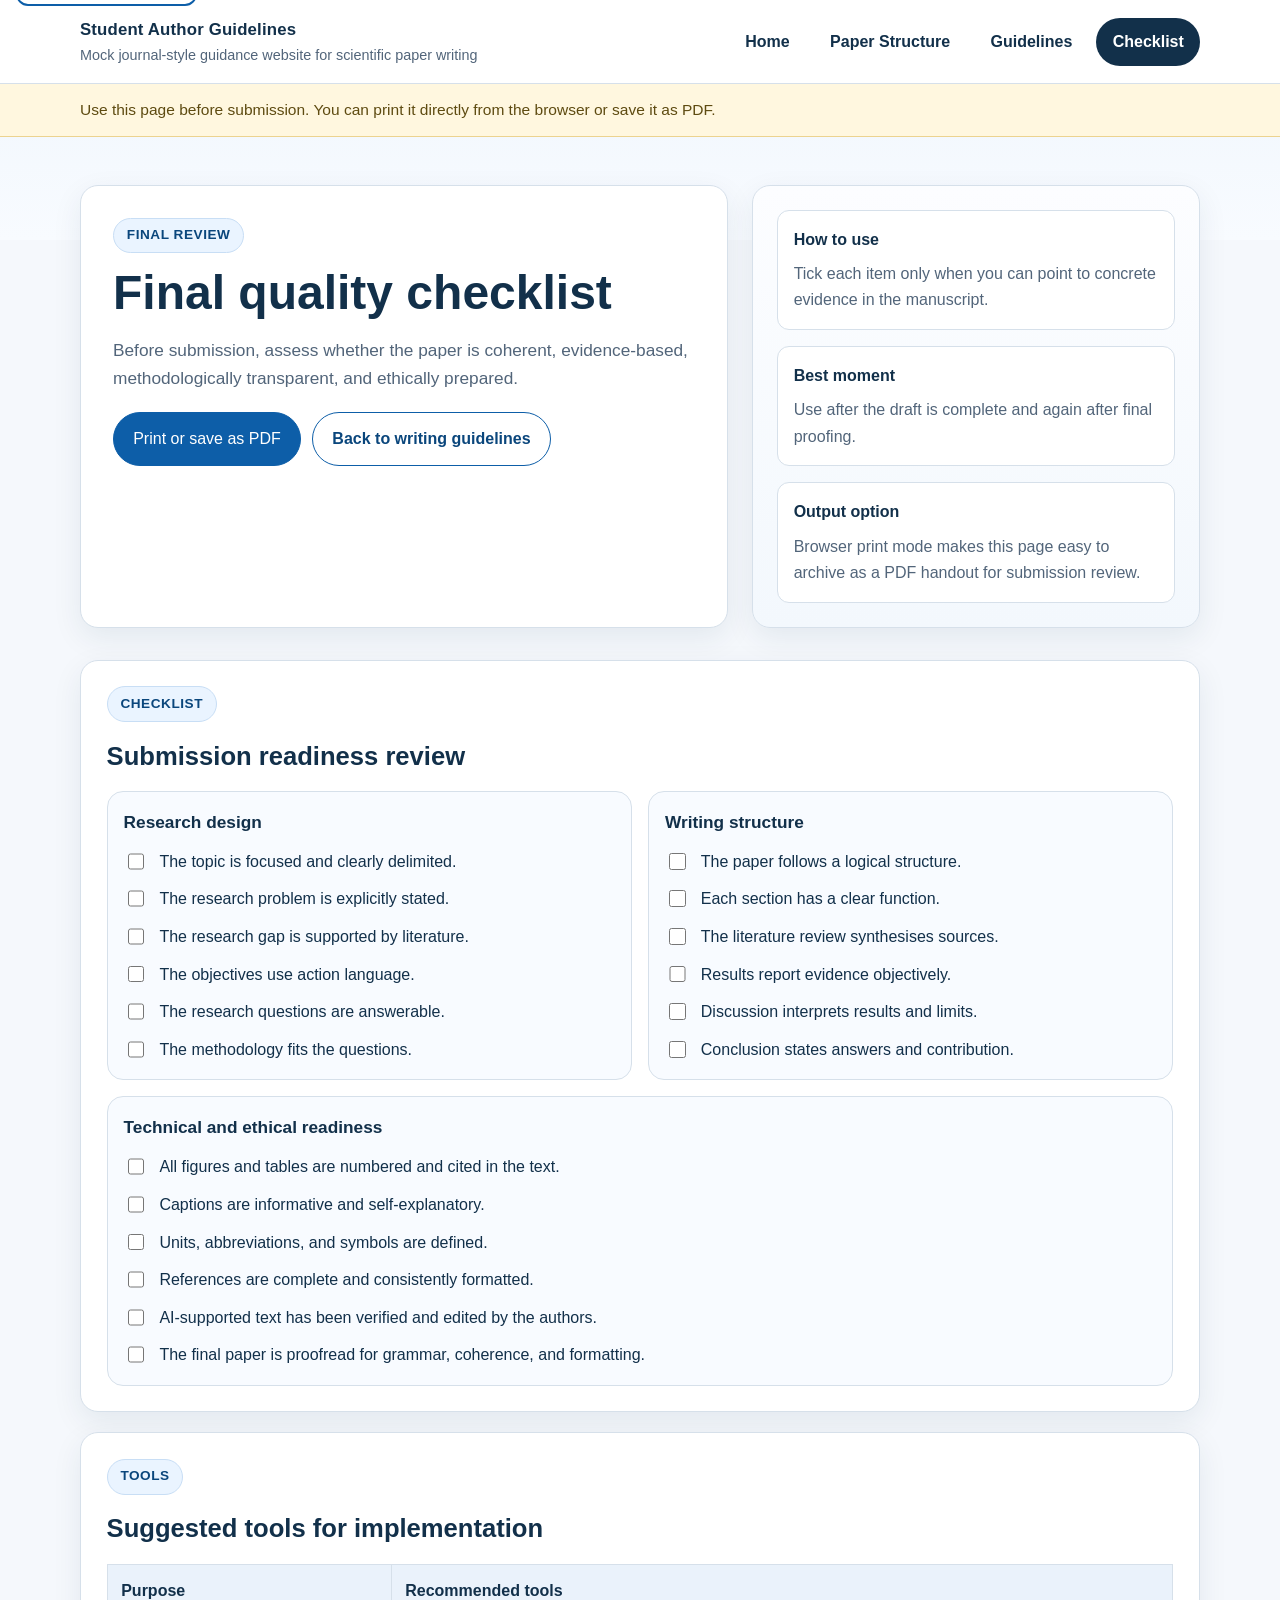
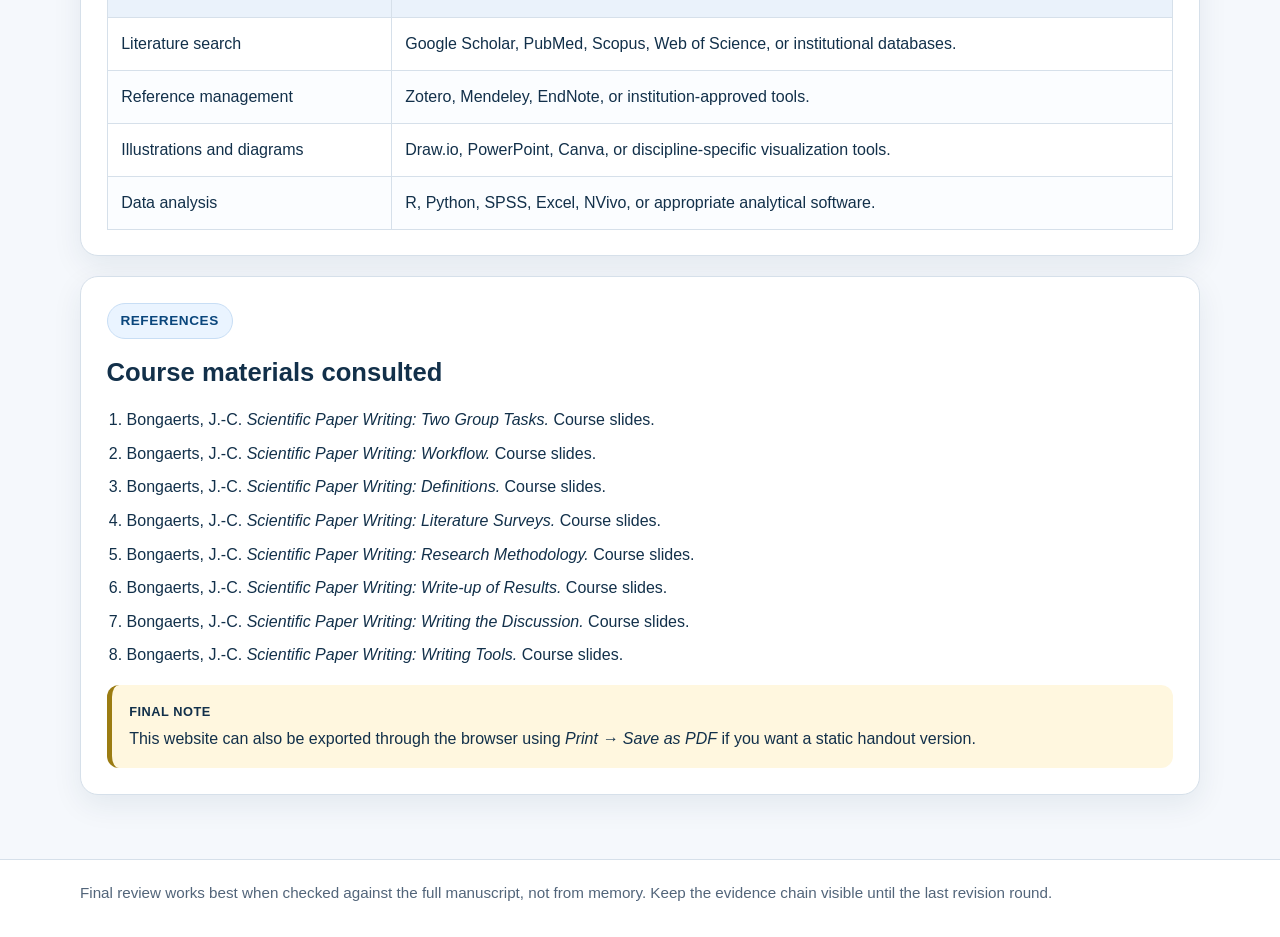
==== docs/checklist.html @ ff5c1533 "Initial commit" ====
<!doctype html>
<html lang="en">

<head>
  <meta charset="utf-8">
  <meta name="viewport" content="width=device-width, initial-scale=1">
  <title>Student Author Guidelines | Checklist</title>
  <meta name="description" content="Final quality checklist, tools, references, and print-friendly review page.">
  <link rel="stylesheet" href="styles.css">
</head>

<body>
  <a class="skip-link" href="#main-content">Skip to main content</a>

  <header class="site-header">
    <div class="container header-inner">
      <a class="brand" href="index.html">
        <span class="brand-title">Student Author Guidelines</span>
        <span class="brand-subtitle">Mock journal-style guidance website for scientific paper writing</span>
      </a>

      <nav class="main-nav" aria-label="Primary navigation">
        <a href="index.html">Home</a>
        <a href="paper-structure.html">Paper Structure</a>
        <a href="guidelines.html">Guidelines</a>
        <a href="checklist.html" aria-current="page">Checklist</a>
      </nav>
    </div>
  </header>

  <div class="notice-bar">
    <div class="container">
      Use this page before submission. You can print it directly from the browser or save it as PDF.
    </div>
  </div>

  <main id="main-content">
    <section class="hero">
      <div class="container hero-grid">
        <div class="panel hero-panel">
          <span class="kicker">Final review</span>
          <h1>Final quality checklist</h1>
          <p class="lead">
            Before submission, assess whether the paper is coherent, evidence-based, methodologically transparent,
            and ethically prepared.
          </p>

          <div class="toolbar">
            <button class="button primary print-button" type="button" onclick="window.print()">Print or save as
              PDF</button>
            <a class="button secondary" href="guidelines.html">Back to writing guidelines</a>
          </div>
        </div>

        <aside class="panel hero-side" aria-label="Checklist help">
          <div class="quick-facts">
            <div class="fact-card">
              <h2>How to use</h2>
              <p>Tick each item only when you can point to concrete evidence in the manuscript.</p>
            </div>
            <div class="fact-card">
              <h2>Best moment</h2>
              <p>Use after the draft is complete and again after final proofing.</p>
            </div>
            <div class="fact-card">
              <h2>Output option</h2>
              <p>Browser print mode makes this page easy to archive as a PDF handout for submission review.</p>
            </div>
          </div>
        </aside>
      </div>
    </section>

    <section class="page-layout">
      <div class="container content-stack">
        <section class="panel section-card" id="checklist">
          <span class="kicker">Checklist</span>
          <h2>Submission readiness review</h2>

          <div class="checklist-grid">
            <section class="checklist-card" aria-labelledby="research-design-heading">
              <h3 id="research-design-heading">Research design</h3>
              <div class="checkbox-list">
                <label class="checkbox-item"><input type="checkbox"> <span>The topic is focused and clearly
                    delimited.</span></label>
                <label class="checkbox-item"><input type="checkbox"> <span>The research problem is explicitly
                    stated.</span></label>
                <label class="checkbox-item"><input type="checkbox"> <span>The research gap is supported by
                    literature.</span></label>
                <label class="checkbox-item"><input type="checkbox"> <span>The objectives use action
                    language.</span></label>
                <label class="checkbox-item"><input type="checkbox"> <span>The research questions are
                    answerable.</span></label>
                <label class="checkbox-item"><input type="checkbox"> <span>The methodology fits the
                    questions.</span></label>
              </div>
            </section>

            <section class="checklist-card" aria-labelledby="writing-structure-heading">
              <h3 id="writing-structure-heading">Writing structure</h3>
              <div class="checkbox-list">
                <label class="checkbox-item"><input type="checkbox"> <span>The paper follows a logical
                    structure.</span></label>
                <label class="checkbox-item"><input type="checkbox"> <span>Each section has a clear
                    function.</span></label>
                <label class="checkbox-item"><input type="checkbox"> <span>The literature review synthesises
                    sources.</span></label>
                <label class="checkbox-item"><input type="checkbox"> <span>Results report evidence
                    objectively.</span></label>
                <label class="checkbox-item"><input type="checkbox"> <span>Discussion interprets results and
                    limits.</span></label>
                <label class="checkbox-item"><input type="checkbox"> <span>Conclusion states answers and
                    contribution.</span></label>
              </div>
            </section>
          </div>

          <section class="checklist-card" aria-labelledby="technical-ethical-heading" style="margin-top: 1rem;">
            <h3 id="technical-ethical-heading">Technical and ethical readiness</h3>
            <div class="checkbox-list">
              <label class="checkbox-item"><input type="checkbox"> <span>All figures and tables are numbered and cited
                  in the text.</span></label>
              <label class="checkbox-item"><input type="checkbox"> <span>Captions are informative and
                  self-explanatory.</span></label>
              <label class="checkbox-item"><input type="checkbox"> <span>Units, abbreviations, and symbols are
                  defined.</span></label>
              <label class="checkbox-item"><input type="checkbox"> <span>References are complete and consistently
                  formatted.</span></label>
              <label class="checkbox-item"><input type="checkbox"> <span>AI-supported text has been verified and edited
                  by the authors.</span></label>
              <label class="checkbox-item"><input type="checkbox"> <span>The final paper is proofread for grammar,
                  coherence, and formatting.</span></label>
            </div>
          </section>
        </section>

        <section class="panel section-card" id="tools">
          <span class="kicker">Tools</span>
          <h2>Suggested tools for implementation</h2>
          <div class="table-wrap">
            <table class="data-table">
              <thead>
                <tr>
                  <th>Purpose</th>
                  <th>Recommended tools</th>
                </tr>
              </thead>
              <tbody>
                <tr>
                  <td>Literature search</td>
                  <td>Google Scholar, PubMed, Scopus, Web of Science, or institutional databases.</td>
                </tr>
                <tr>
                  <td>Reference management</td>
                  <td>Zotero, Mendeley, EndNote, or institution-approved tools.</td>
                </tr>
                <tr>
                  <td>Illustrations and diagrams</td>
                  <td>Draw.io, PowerPoint, Canva, or discipline-specific visualization tools.</td>
                </tr>
                <tr>
                  <td>Data analysis</td>
                  <td>R, Python, SPSS, Excel, NVivo, or appropriate analytical software.</td>
                </tr>
              </tbody>
            </table>
          </div>
        </section>

        <section class="panel section-card" id="references">
          <span class="kicker">References</span>
          <h2>Course materials consulted</h2>
          <ol class="reference-list">
            <li>Bongaerts, J.-C. <em>Scientific Paper Writing: Two Group Tasks.</em> Course slides.</li>
            <li>Bongaerts, J.-C. <em>Scientific Paper Writing: Workflow.</em> Course slides.</li>
            <li>Bongaerts, J.-C. <em>Scientific Paper Writing: Definitions.</em> Course slides.</li>
            <li>Bongaerts, J.-C. <em>Scientific Paper Writing: Literature Surveys.</em> Course slides.</li>
            <li>Bongaerts, J.-C. <em>Scientific Paper Writing: Research Methodology.</em> Course slides.</li>
            <li>Bongaerts, J.-C. <em>Scientific Paper Writing: Write-up of Results.</em> Course slides.</li>
            <li>Bongaerts, J.-C. <em>Scientific Paper Writing: Writing the Discussion.</em> Course slides.</li>
            <li>Bongaerts, J.-C. <em>Scientific Paper Writing: Writing Tools.</em> Course slides.</li>
          </ol>

          <div class="callout warn">
            <strong class="label">Final note</strong>
            This website can also be exported through the browser using <em>Print → Save as PDF</em> if you want a
            static handout version.
          </div>
        </section>
      </div>
    </section>
  </main>

  <footer class="footer">
    <div class="container">
      Final review works best when checked against the full manuscript, not from memory. Keep the evidence chain visible
      until the last revision round.
    </div>
  </footer>
</body>

</html>
---- docs/styles.css ----
:root {
  --bg: #f5f8fc;
  --panel: #ffffff;
  --panel-soft: #f8fbff;
  --ink: #12304a;
  --muted: #52657a;
  --line: #d6e0ea;
  --brand: #0d5ea8;
  --brand-dark: #0a467c;
  --brand-soft: #eaf4ff;
  --success-soft: #edf8f1;
  --warn-soft: #fff7df;
  --danger-soft: #fff1f1;
  --shadow: 0 10px 30px rgba(13, 48, 74, 0.08);
  --radius: 18px;
  --radius-sm: 12px;
  --max: 1120px;
}

*,
*::before,
*::after {
  box-sizing: border-box;
}

html {
  scroll-behavior: smooth;
}

body {
  margin: 0;
  font-family: Arial, Helvetica, sans-serif;
  color: var(--ink);
  background: linear-gradient(180deg, #eef5fc 0%, #f8fbff 240px, var(--bg) 240px);
  line-height: 1.65;
}

img,
svg {
  max-width: 100%;
  display: block;
}

a {
  color: var(--brand);
}

a:hover {
  color: var(--brand-dark);
}

.skip-link {
  position: absolute;
  left: 1rem;
  top: -3rem;
  z-index: 200;
  background: #fff;
  color: var(--brand-dark);
  padding: 0.75rem 1rem;
  border-radius: 0.75rem;
  border: 2px solid var(--brand);
  text-decoration: none;
}

.skip-link:focus {
  top: 1rem;
}

.container {
  width: min(var(--max), calc(100vw - 2rem));
  margin: 0 auto;
}

.site-header {
  position: sticky;
  top: 0;
  z-index: 100;
  background: rgba(255, 255, 255, 0.96);
  backdrop-filter: blur(10px);
  border-bottom: 1px solid var(--line);
}

.header-inner {
  display: flex;
  gap: 1rem;
  align-items: center;
  justify-content: space-between;
  padding: 1rem 0;
}

.brand {
  text-decoration: none;
  color: var(--ink);
  min-width: 0;
}

.brand-title {
  display: block;
  font-size: 1.05rem;
  font-weight: 700;
  letter-spacing: 0.01em;
}

.brand-subtitle {
  display: block;
  color: var(--muted);
  font-size: 0.9rem;
}

.main-nav {
  display: flex;
  flex-wrap: wrap;
  gap: 0.5rem;
  justify-content: flex-end;
}

.main-nav a {
  text-decoration: none;
  color: var(--ink);
  border: 1px solid transparent;
  border-radius: 999px;
  padding: 0.6rem 0.95rem;
  font-weight: 600;
}

.main-nav a:hover,
.main-nav a:focus-visible {
  background: var(--brand-soft);
  border-color: #bfd7f1;
  outline: none;
}

.main-nav a[aria-current="page"] {
  background: var(--ink);
  color: #fff;
}

.notice-bar {
  background: var(--warn-soft);
  border-bottom: 1px solid #ecd38f;
}

.notice-bar .container {
  padding: 0.8rem 0;
  color: #5e4b11;
  font-size: 0.97rem;
}

.hero {
  padding: 3rem 0 2rem;
}

.hero-grid {
  display: grid;
  gap: 1.5rem;
  grid-template-columns: 1.3fr 0.9fr;
  align-items: stretch;
}

.panel {
  background: var(--panel);
  border: 1px solid var(--line);
  border-radius: var(--radius);
  box-shadow: var(--shadow);
}

.hero-panel {
  padding: 2rem;
}

.kicker {
  display: inline-block;
  margin-bottom: 0.8rem;
  color: var(--brand-dark);
  background: var(--brand-soft);
  border: 1px solid #c8def5;
  border-radius: 999px;
  padding: 0.35rem 0.8rem;
  font-size: 0.85rem;
  font-weight: 700;
  letter-spacing: 0.04em;
  text-transform: uppercase;
}

.hero h1 {
  margin: 0 0 1rem;
  font-size: clamp(2rem, 4vw, 3rem);
  line-height: 1.12;
}

.hero p.lead {
  margin: 0 0 1.2rem;
  color: var(--muted);
  font-size: 1.08rem;
  max-width: 62ch;
}

.hero-actions {
  display: flex;
  flex-wrap: wrap;
  gap: 0.8rem;
  margin-top: 1.4rem;
}

.button {
  display: inline-block;
  text-decoration: none;
  border-radius: 999px;
  padding: 0.8rem 1.2rem;
  font-weight: 700;
  border: 1px solid var(--brand);
}

.button.primary {
  background: var(--brand);
  color: #fff;
}

.button.primary:hover {
  background: var(--brand-dark);
  color: #fff;
}

.button.secondary {
  background: #fff;
  color: var(--brand-dark);
}

.button.secondary:hover {
  background: var(--brand-soft);
}

.button.print-button {
  cursor: pointer;
  font: inherit;
}

.hero-side {
  padding: 1.5rem;
  background: linear-gradient(180deg, #fcfdff 0%, #f3f8fd 100%);
}

.quick-facts {
  display: grid;
  gap: 1rem;
}

.fact-card {
  background: #fff;
  border: 1px solid var(--line);
  border-radius: var(--radius-sm);
  padding: 1rem 1rem 0.95rem;
}

.fact-card h2,
.fact-card h3 {
  margin: 0 0 0.5rem;
  font-size: 1rem;
}

.fact-card p {
  margin: 0;
  color: var(--muted);
}

.page-layout {
  padding: 0 0 4rem;
}

.page-grid {
  display: grid;
  gap: 1.5rem;
  grid-template-columns: 280px 1fr;
  align-items: start;
}

.side-nav {
  position: sticky;
  top: 6.25rem;
  padding: 1.2rem;
}

.side-nav h2 {
  margin: 0 0 0.8rem;
  font-size: 1rem;
}

.side-nav ul {
  list-style: none;
  padding: 0;
  margin: 0;
}

.side-nav li + li {
  margin-top: 0.45rem;
}

.side-nav a {
  display: block;
  text-decoration: none;
  color: var(--ink);
  padding: 0.55rem 0.7rem;
  border-radius: 10px;
}

.side-nav a:hover,
.side-nav a:focus-visible {
  background: var(--brand-soft);
  outline: none;
}

.content-stack {
  display: grid;
  gap: 1.25rem;
}

.section-card {
  padding: 1.6rem;
}

.section-card h2 {
  margin-top: 0;
  margin-bottom: 0.85rem;
  font-size: clamp(1.45rem, 2vw, 1.8rem);
}

.section-card h3 {
  margin-top: 1.35rem;
  margin-bottom: 0.65rem;
  font-size: 1.08rem;
}

.section-card p:last-child {
  margin-bottom: 0;
}

.intro-text {
  color: var(--muted);
  margin-bottom: 1rem;
}

.chain {
  display: grid;
  grid-template-columns: repeat(6, minmax(120px, 1fr));
  gap: 0.8rem;
  margin-top: 1.25rem;
}

.chain-step {
  position: relative;
  background: var(--panel-soft);
  border: 1px solid var(--line);
  border-radius: 16px;
  padding: 1rem 0.8rem;
  text-align: center;
  font-weight: 700;
  min-height: 92px;
  display: grid;
  place-items: center;
}

.chain-note {
  margin-top: 1rem;
  color: var(--muted);
}

.card-grid {
  display: grid;
  gap: 1rem;
}

.card-grid.three {
  grid-template-columns: repeat(3, minmax(0, 1fr));
}

.card-grid.two {
  grid-template-columns: repeat(2, minmax(0, 1fr));
}

.info-card {
  background: var(--panel-soft);
  border: 1px solid var(--line);
  border-radius: 16px;
  padding: 1rem;
}

.info-card h3 {
  margin-top: 0;
}

.callout {
  border-left: 5px solid var(--brand);
  border-radius: 12px;
  padding: 1rem 1rem 1rem 1.1rem;
  background: var(--brand-soft);
  margin: 1rem 0 0;
}

.callout.success {
  border-left-color: #2b7a4b;
  background: var(--success-soft);
}

.callout.warn {
  border-left-color: #9b7c12;
  background: var(--warn-soft);
}

.callout.danger {
  border-left-color: #9d2c2c;
  background: var(--danger-soft);
}

.callout strong.label {
  display: block;
  margin-bottom: 0.25rem;
  text-transform: uppercase;
  letter-spacing: 0.04em;
  font-size: 0.8rem;
}

.table-wrap {
  overflow-x: auto;
  margin-top: 0.9rem;
}

.data-table {
  width: 100%;
  border-collapse: collapse;
  min-width: 660px;
}

.data-table th,
.data-table td {
  border: 1px solid var(--line);
  padding: 0.8rem 0.85rem;
  text-align: left;
  vertical-align: top;
}

.data-table th {
  background: #eaf2fb;
  color: var(--ink);
  font-weight: 700;
}

.data-table tr:nth-child(even) td {
  background: #fbfdff;
}

.plain-list,
.number-list {
  margin: 0.6rem 0 0;
  padding-left: 1.2rem;
}

.plain-list li + li,
.number-list li + li {
  margin-top: 0.45rem;
}

.compare-grid {
  display: grid;
  gap: 1rem;
  grid-template-columns: repeat(2, minmax(0, 1fr));
  margin-top: 1rem;
}

.compare-box {
  background: var(--panel-soft);
  border: 1px solid var(--line);
  border-radius: 16px;
  padding: 1rem;
}

.compare-box h3 {
  margin-top: 0;
}

.quote-block {
  font-size: 1.04rem;
  margin: 0;
}

.footer {
  border-top: 1px solid var(--line);
  background: #fff;
}

.footer .container {
  padding: 1.25rem 0 2rem;
  color: var(--muted);
  font-size: 0.95rem;
}

.checklist-grid {
  display: grid;
  gap: 1rem;
  grid-template-columns: repeat(2, minmax(0, 1fr));
}

.checklist-card {
  background: var(--panel-soft);
  border: 1px solid var(--line);
  border-radius: 16px;
  padding: 1rem;
}

.checklist-card h3 {
  margin-top: 0;
}

.checkbox-list {
  display: grid;
  gap: 0.7rem;
  margin-top: 0.8rem;
}

.checkbox-item {
  display: flex;
  gap: 0.75rem;
  align-items: flex-start;
}

.checkbox-item input {
  width: 1.05rem;
  height: 1.05rem;
  margin-top: 0.25rem;
  accent-color: var(--brand);
}

.toolbar {
  display: flex;
  flex-wrap: wrap;
  gap: 0.7rem;
  margin-top: 1rem;
}

.reference-list {
  margin: 0.75rem 0 0;
  padding-left: 1.25rem;
}

.reference-list li + li {
  margin-top: 0.45rem;
}

.small-muted {
  color: var(--muted);
  font-size: 0.95rem;
}

.site-map-grid {
  display: grid;
  gap: 1rem;
  grid-template-columns: repeat(4, minmax(0, 1fr));
  margin-top: 1rem;
}

.site-map-card {
  background: var(--panel-soft);
  border: 1px solid var(--line);
  border-radius: 16px;
  padding: 1rem;
}

.site-map-card h3 {
  margin-top: 0;
  font-size: 1rem;
}

@media (max-width: 960px) {
  .hero-grid,
  .page-grid,
  .card-grid.three,
  .site-map-grid,
  .checklist-grid,
  .compare-grid {
    grid-template-columns: 1fr;
  }

  .chain {
    grid-template-columns: repeat(2, minmax(0, 1fr));
  }

  .side-nav {
    position: static;
  }

  .header-inner {
    align-items: flex-start;
    flex-direction: column;
  }

  .main-nav {
    justify-content: flex-start;
  }
}

@media (max-width: 640px) {
  body {
    font-size: 0.98rem;
  }

  .hero-panel,
  .hero-side,
  .section-card,
  .side-nav {
    padding: 1.15rem;
  }

  .chain {
    grid-template-columns: 1fr;
  }

  .hero h1 {
    font-size: 2rem;
  }
}

@media print {
  body {
    background: #fff;
    color: #000;
    font-size: 11pt;
  }

  .site-header,
  .notice-bar,
  .side-nav,
  .hero-actions,
  .toolbar,
  .footer {
    display: none !important;
  }

  .container {
    width: 100%;
  }

  .hero,
  .page-layout {
    padding: 0;
  }

  .panel,
  .section-card,
  .checklist-card,
  .compare-box,
  .info-card,
  .site-map-card {
    box-shadow: none;
    border: 1px solid #bbb;
    background: #fff;
  }

  .page-grid,
  .checklist-grid,
  .compare-grid,
  .card-grid.three,
  .card-grid.two,
  .site-map-grid,
  .hero-grid {
    grid-template-columns: 1fr !important;
  }

  a {
    color: #000;
    text-decoration: none;
  }

  .data-table th,
  .data-table td {
    border-color: #999;
  }

  .callout,
  .callout.success,
  .callout.warn,
  .callout.danger {
    background: #fff;
  }
}
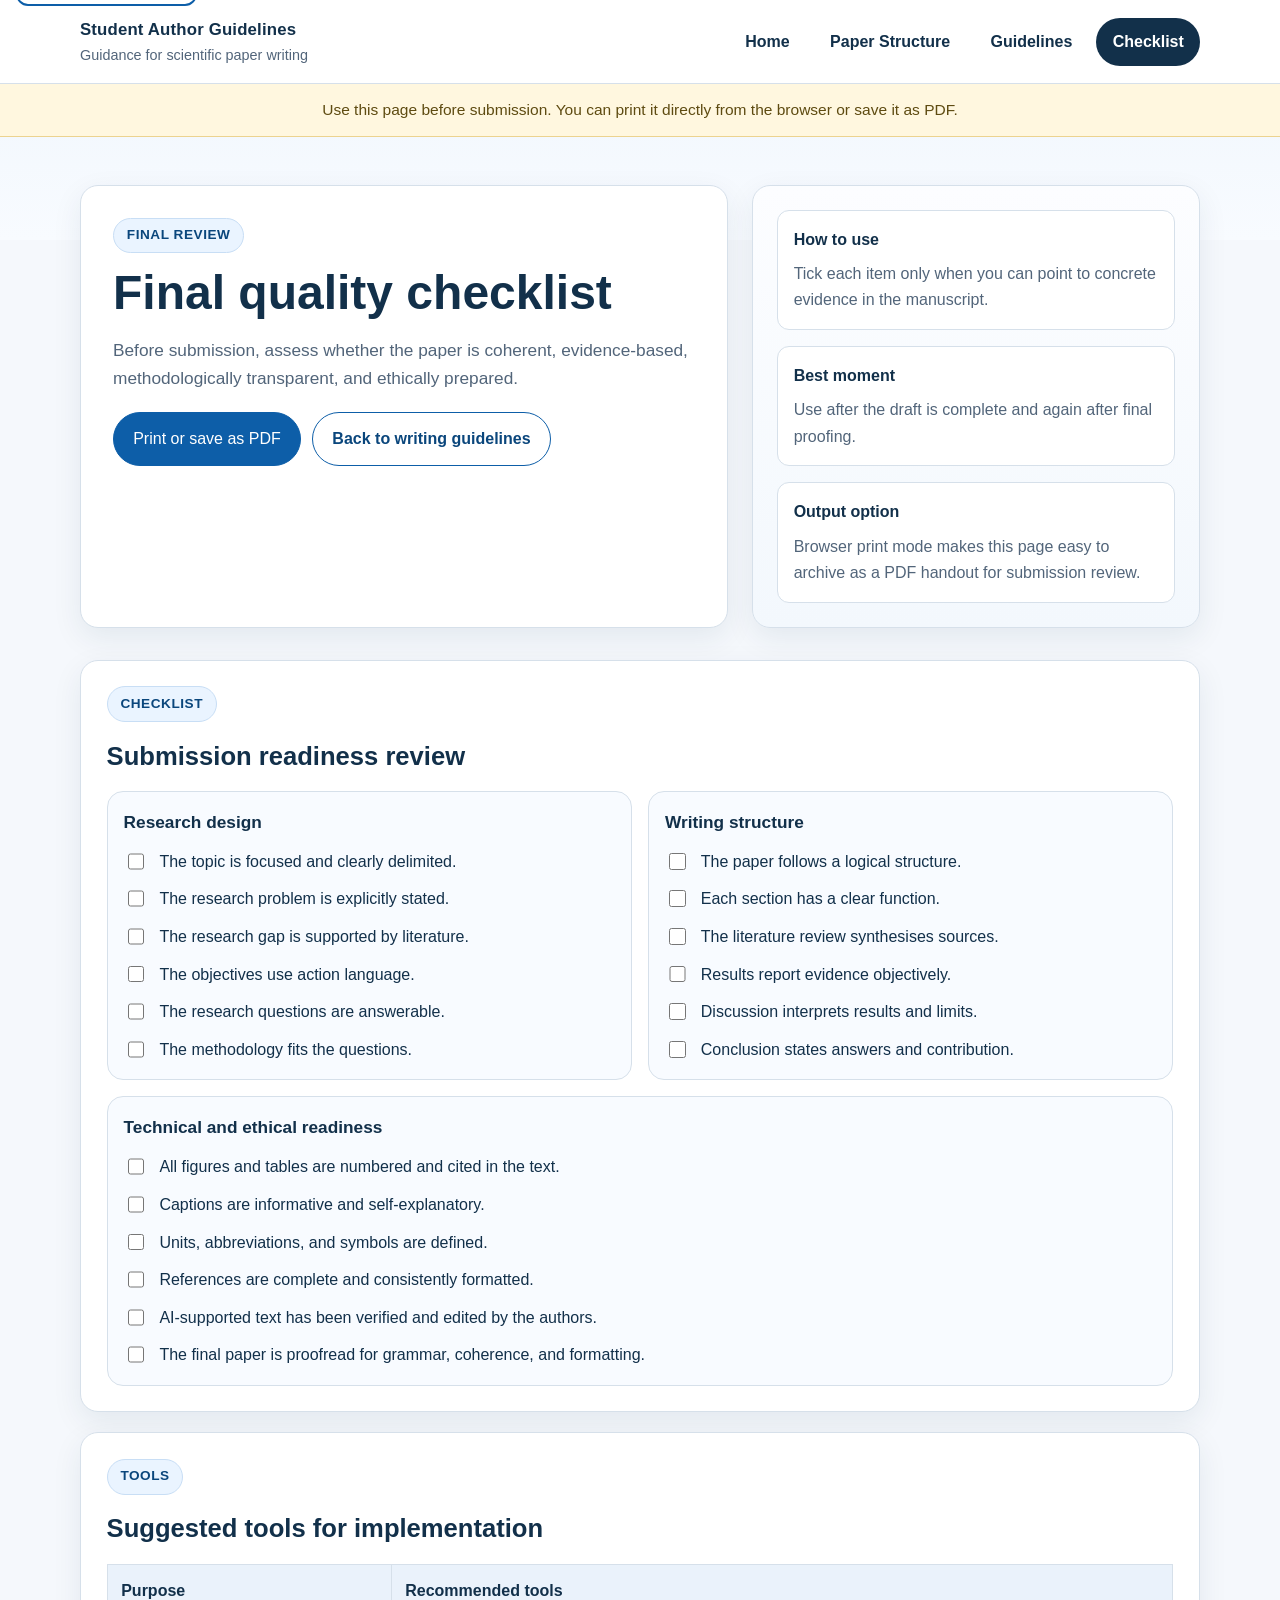
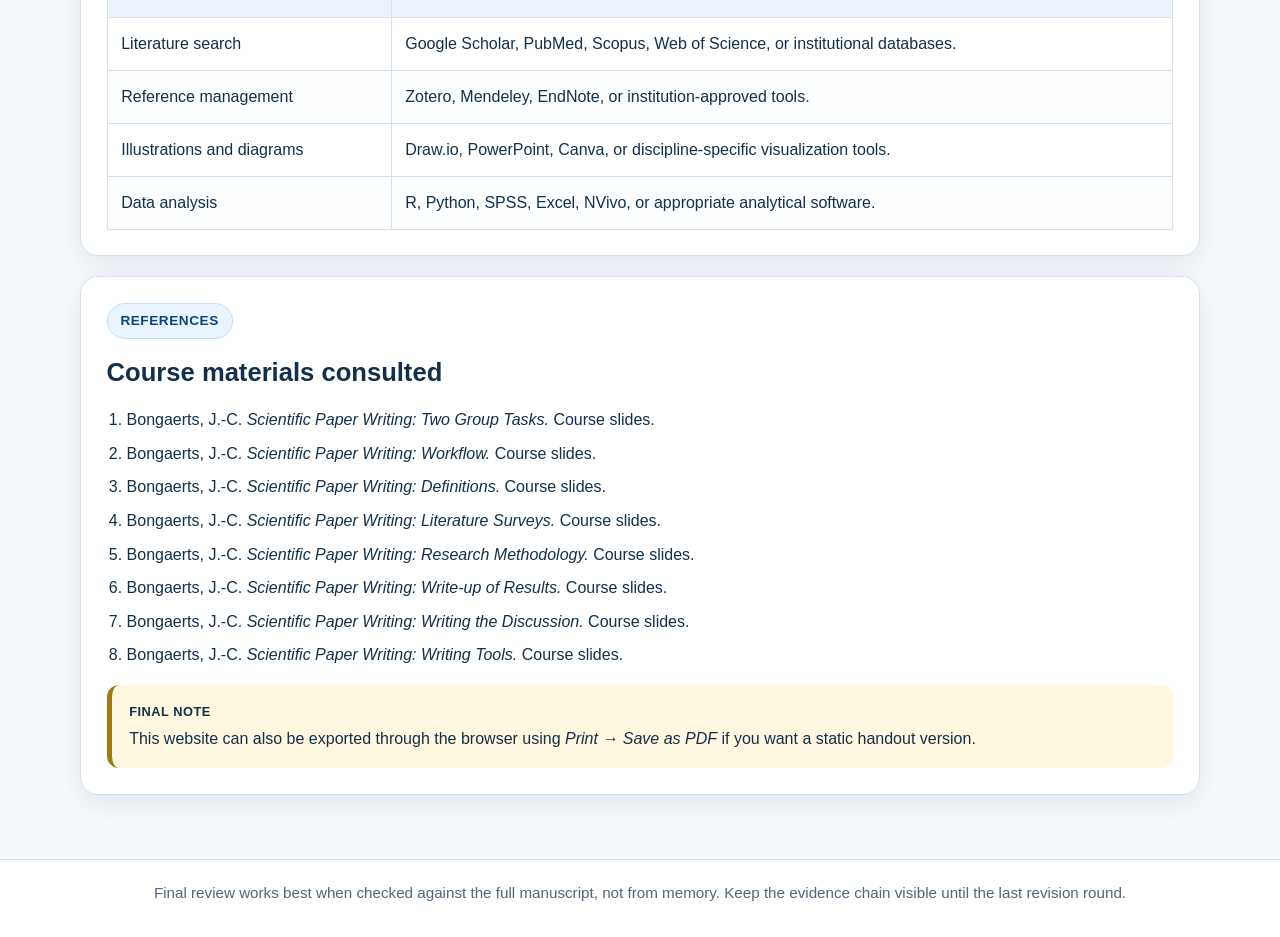
==== commit e9e5cbd4: "chore: Content update; text alignment updates" ====
--- a/docs/checklist.html
+++ b/docs/checklist.html
@@ -16,7 +16,7 @@
     <div class="container header-inner">
       <a class="brand" href="index.html">
         <span class="brand-title">Student Author Guidelines</span>
-        <span class="brand-subtitle">Mock journal-style guidance website for scientific paper writing</span>
+        <span class="brand-subtitle">Guidance for scientific paper writing</span>
       </a>
 
       <nav class="main-nav" aria-label="Primary navigation">
--- a/docs/styles.css
+++ b/docs/styles.css
@@ -144,6 +144,7 @@
   padding: 0.8rem 0;
   color: #5e4b11;
   font-size: 0.97rem;
+  text-align: center;
 }
 
 .hero {
@@ -491,6 +492,7 @@
   padding: 1.25rem 0 2rem;
   color: var(--muted);
   font-size: 0.95rem;
+  text-align: center;
 }
 
 .checklist-grid {
